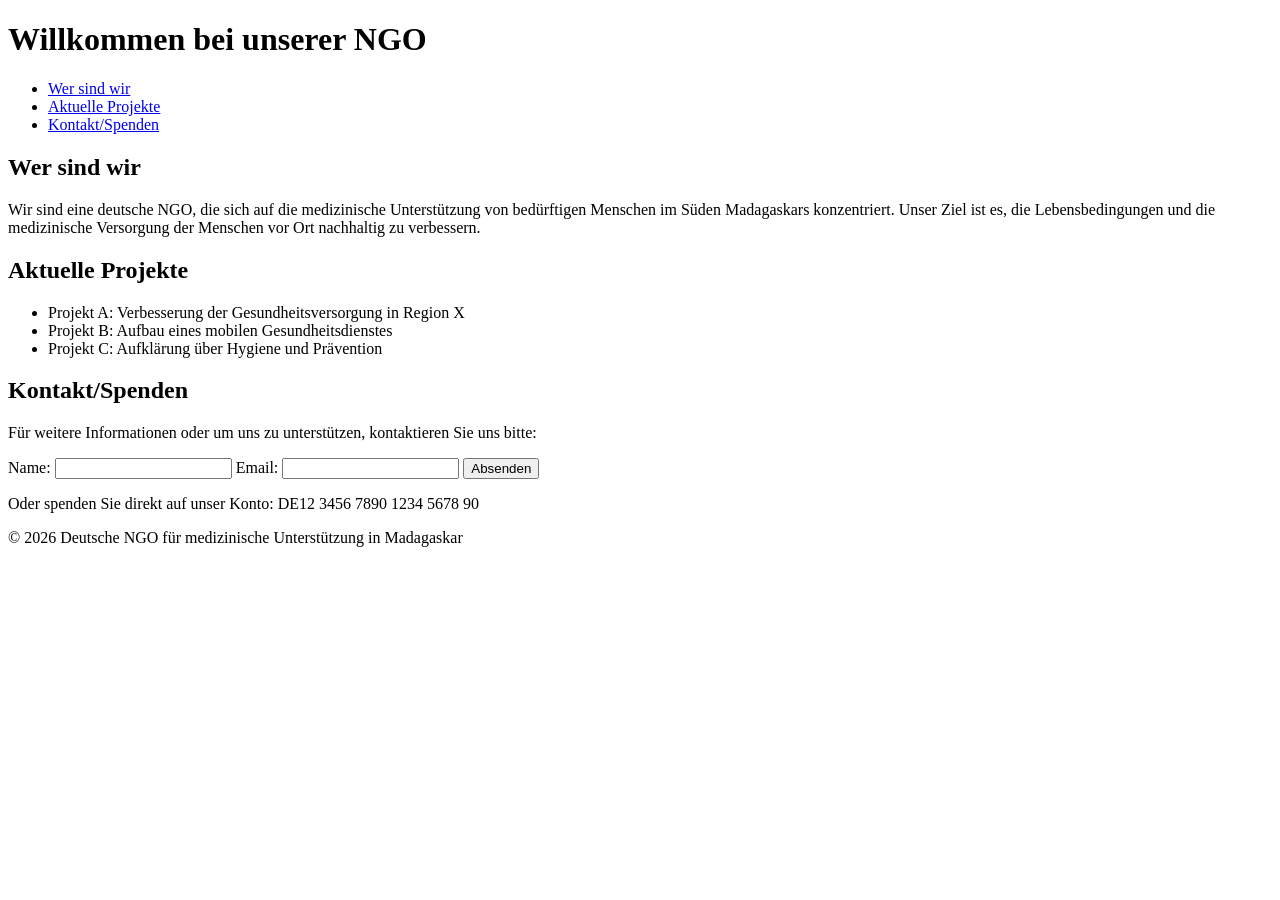
==== index.html @ 0ff4b326 "Add initial HTML structure for NGO website" ====
<!DOCTYPE html>
<html lang="de">
<head>
    <meta charset="UTF-8">
    <meta name="viewport" content="width=device-width, initial-scale=1.0">
    <title>Deutsche NGO für medizinische Unterstützung in Madagaskar</title>
    <link rel="stylesheet" href="styles.css">
</head>
<body>
    <header>
        <h1>Willkommen bei unserer NGO</h1>
        <nav>
            <ul>
                <li><a href="#wer-sind-wir">Wer sind wir</a></li>
                <li><a href="#aktuelle-projekte">Aktuelle Projekte</a></li>
                <li><a href="#kontakt">Kontakt/Spenden</a></li>
            </ul>
        </nav>
    </header>

    <section id="wer-sind-wir">
        <h2>Wer sind wir</h2>
        <p>Wir sind eine deutsche NGO, die sich auf die medizinische Unterstützung von bedürftigen Menschen im Süden Madagaskars konzentriert. Unser Ziel ist es, die Lebensbedingungen und die medizinische Versorgung der Menschen vor Ort nachhaltig zu verbessern.</p>
    </section>

    <section id="aktuelle-projekte">
        <h2>Aktuelle Projekte</h2>
        <ul>
            <li>Projekt A: Verbesserung der Gesundheitsversorgung in Region X</li>
            <li>Projekt B: Aufbau eines mobilen Gesundheitsdienstes</li>
            <li>Projekt C: Aufklärung über Hygiene und Prävention</li>
        </ul>
    </section>

    <section id="kontakt">
        <h2>Kontakt/Spenden</h2>
        <p>Für weitere Informationen oder um uns zu unterstützen, kontaktieren Sie uns bitte:</p>
        <form>
            <label for="name">Name:</label>
            <input type="text" id="name" name="name" required>
            <label for="email">Email:</label>
            <input type="email" id="email" name="email" required>
            <input type="submit" value="Absenden">
        </form>
        <p>Oder spenden Sie direkt auf unser Konto: DE12 3456 7890 1234 5678 90</p>
    </section>

    <footer>
        <p>&copy; 2026 Deutsche NGO für medizinische Unterstützung in Madagaskar</p>
    </footer>
</body>
</html>
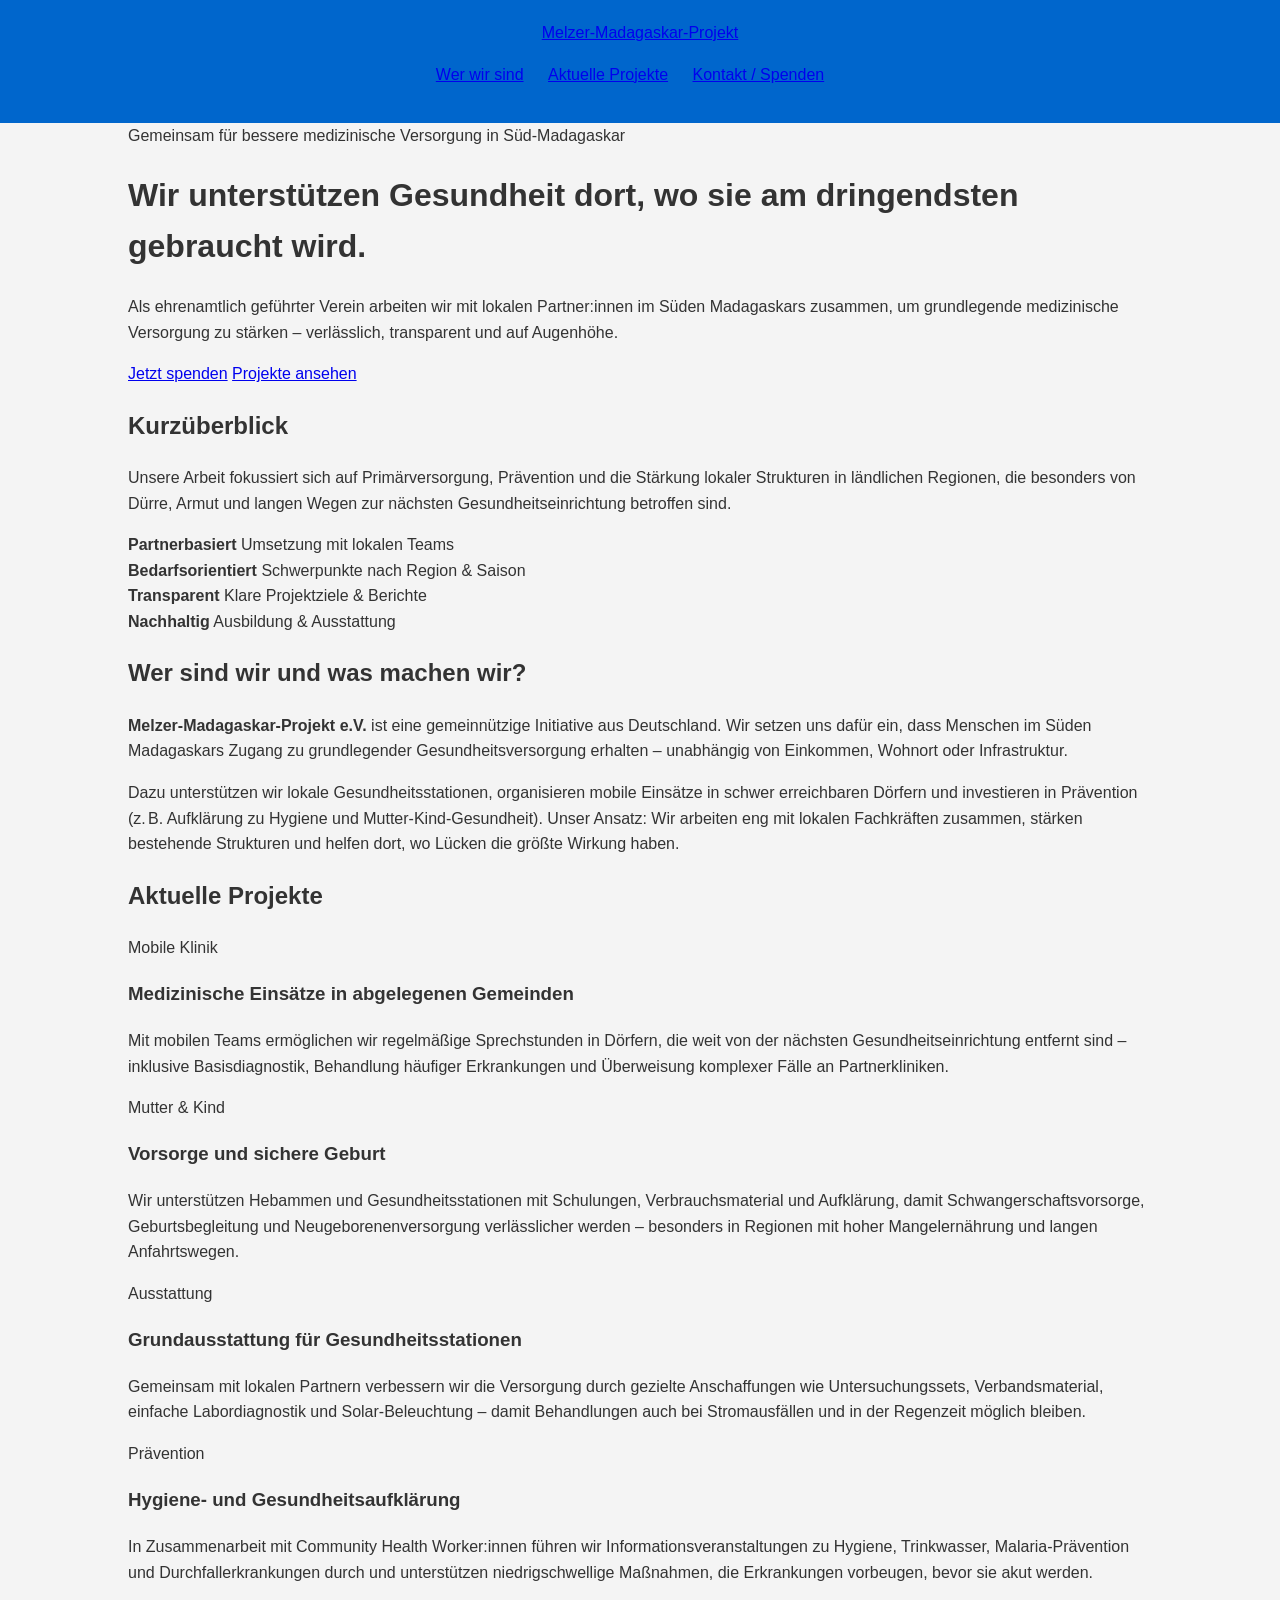
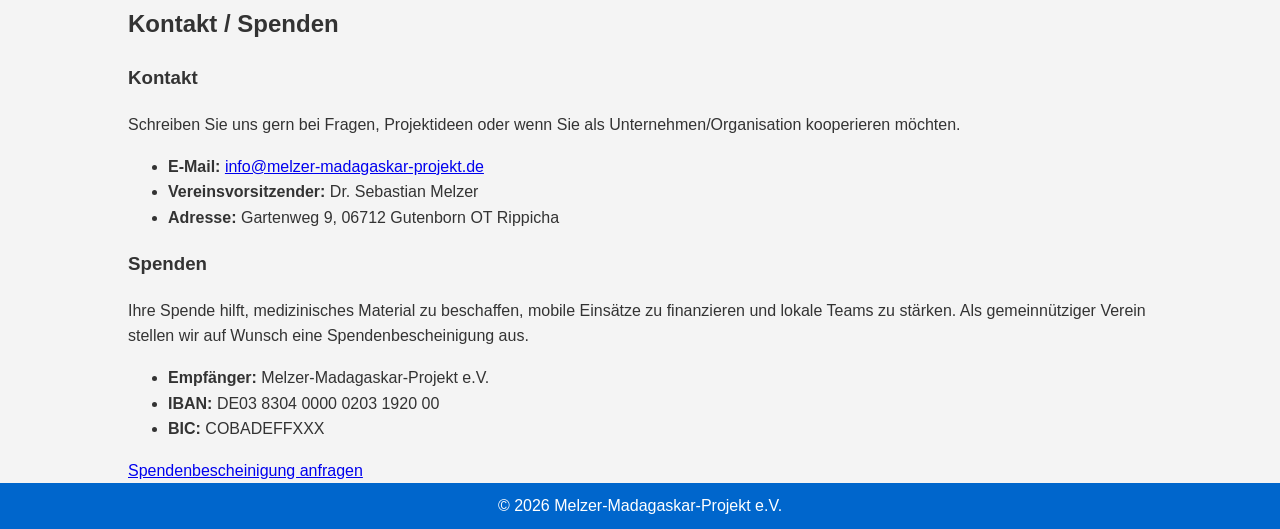
==== commit 067c399f: "Revise index.html for project branding and content" ====
--- a/index.html
+++ b/index.html
@@ -1,52 +1,174 @@
-<!DOCTYPE html>
+<!doctype html>
 <html lang="de">
 <head>
-    <meta charset="UTF-8">
-    <meta name="viewport" content="width=device-width, initial-scale=1.0">
-    <title>Deutsche NGO für medizinische Unterstützung in Madagaskar</title>
-    <link rel="stylesheet" href="styles.css">
+  <meta charset="utf-8" />
+  <meta name="viewport" content="width=device-width, initial-scale=1" />
+  <title>Melzer-Madagaskar-Projekt</title>
+  <meta name="description" content="Verein zur Unterstützung der medizinischen Versorgung in Süd-Madagaskar." />
+  <link rel="stylesheet" href="styles.css" />
 </head>
 <body>
-    <header>
-        <h1>Willkommen bei unserer NGO</h1>
-        <nav>
-            <ul>
-                <li><a href="#wer-sind-wir">Wer sind wir</a></li>
-                <li><a href="#aktuelle-projekte">Aktuelle Projekte</a></li>
-                <li><a href="#kontakt">Kontakt/Spenden</a></li>
-            </ul>
-        </nav>
-    </header>
+  <header>
+    <div class="nav">
+      <a class="brand" href="#top">
+        <span class="logo" aria-hidden="true"></span>
+        <span>Melzer-Madagaskar-Projekt</span>
+      </a>
+      <nav aria-label="Hauptnavigation">
+        <ul>
+          <li><a href="#wer-wir-sind">Wer wir sind</a></li>
+          <li><a href="#projekte">Aktuelle Projekte</a></li>
+          <li><a href="#kontakt-spenden">Kontakt / Spenden</a></li>
+        </ul>
+      </nav>
+    </div>
+  </header>
 
-    <section id="wer-sind-wir">
-        <h2>Wer sind wir</h2>
-        <p>Wir sind eine deutsche NGO, die sich auf die medizinische Unterstützung von bedürftigen Menschen im Süden Madagaskars konzentriert. Unser Ziel ist es, die Lebensbedingungen und die medizinische Versorgung der Menschen vor Ort nachhaltig zu verbessern.</p>
+  <main id="top" class="container">
+    <div class="hero">
+      <div class="panel">
+        <span class="badge">Gemeinsam für bessere medizinische Versorgung in Süd‑Madagaskar</span>
+        <h1>Wir unterstützen Gesundheit dort, wo sie am dringendsten gebraucht wird.</h1>
+        <p class="lead">
+          Als ehrenamtlich geführter Verein arbeiten wir mit lokalen Partner:innen im Süden Madagaskars zusammen,
+          um grundlegende medizinische Versorgung zu stärken – verlässlich, transparent und auf Augenhöhe.
+        </p>
+        <div class="ctaRow">
+          <a class="btn primary" href="#kontakt-spenden">Jetzt spenden</a>
+          <a class="btn" href="#projekte">Projekte ansehen</a>
+        </div>
+      </div>
+
+      <aside class="panel" aria-label="Kurzüberblick">
+        <h2>Kurzüberblick</h2>
+        <p>
+          Unsere Arbeit fokussiert sich auf Primärversorgung, Prävention und die Stärkung lokaler Strukturen
+          in ländlichen Regionen, die besonders von Dürre, Armut und langen Wegen zur nächsten Gesundheitseinrichtung
+          betroffen sind.
+        </p>
+        <div class="stats">
+          <div class="stat">
+            <strong>Partnerbasiert</strong>
+            <span class="small">Umsetzung mit lokalen Teams</span>
+          </div>
+          <div class="stat">
+            <strong>Bedarfsorientiert</strong>
+            <span class="small">Schwerpunkte nach Region & Saison</span>
+          </div>
+          <div class="stat">
+            <strong>Transparent</strong>
+            <span class="small">Klare Projektziele & Berichte</span>
+          </div>
+          <div class="stat">
+            <strong>Nachhaltig</strong>
+            <span class="small">Ausbildung & Ausstattung</span>
+          </div>
+        </div>
+      </aside>
+    </div>
+
+    <section id="wer-wir-sind" class="panel">
+      <h2>Wer sind wir und was machen wir?</h2>
+      <p>
+        <strong>Melzer-Madagaskar-Projekt e.V.</strong> ist eine gemeinnützige Initiative aus Deutschland.
+        Wir setzen uns dafür ein, dass Menschen im Süden Madagaskars Zugang zu grundlegender Gesundheitsversorgung erhalten –
+        unabhängig von Einkommen, Wohnort oder Infrastruktur.
+      </p>
+      <p>
+        Dazu unterstützen wir lokale Gesundheitsstationen, organisieren mobile Einsätze in schwer erreichbaren Dörfern
+        und investieren in Prävention (z. B. Aufklärung zu Hygiene und Mutter‑Kind‑Gesundheit). Unser Ansatz:
+        Wir arbeiten eng mit lokalen Fachkräften zusammen, stärken bestehende Strukturen und helfen dort, wo Lücken die größte
+        Wirkung haben.
+      </p>
     </section>
 
-    <section id="aktuelle-projekte">
-        <h2>Aktuelle Projekte</h2>
-        <ul>
-            <li>Projekt A: Verbesserung der Gesundheitsversorgung in Region X</li>
-            <li>Projekt B: Aufbau eines mobilen Gesundheitsdienstes</li>
-            <li>Projekt C: Aufklärung über Hygiene und Prävention</li>
-        </ul>
+    <section id="projekte" class="panel">
+      <h2>Aktuelle Projekte</h2>
+      <div class="grid" role="list">
+        <article class="card" role="listitem">
+          <div class="pill">Mobile Klinik</div>
+          <h3>Medizinische Einsätze in abgelegenen Gemeinden</h3>
+          <p>
+            Mit mobilen Teams ermöglichen wir regelmäßige Sprechstunden in Dörfern, die weit von der nächsten
+            Gesundheitseinrichtung entfernt sind – inklusive Basisdiagnostik, Behandlung häufiger Erkrankungen und
+            Überweisung komplexer Fälle an Partnerkliniken.
+          </p>
+        </article>
+
+        <article class="card" role="listitem">
+          <div class="pill">Mutter & Kind</div>
+          <h3>Vorsorge und sichere Geburt</h3>
+          <p>
+            Wir unterstützen Hebammen und Gesundheitsstationen mit Schulungen, Verbrauchsmaterial und Aufklärung,
+            damit Schwangerschaftsvorsorge, Geburtsbegleitung und Neugeborenenversorgung verlässlicher werden –
+            besonders in Regionen mit hoher Mangelernährung und langen Anfahrtswegen.
+          </p>
+        </article>
+
+        <article class="card" role="listitem">
+          <div class="pill">Ausstattung</div>
+          <h3>Grundausstattung für Gesundheitsstationen</h3>
+          <p>
+            Gemeinsam mit lokalen Partnern verbessern wir die Versorgung durch gezielte Anschaffungen wie
+            Untersuchungssets, Verbandsmaterial, einfache Labordiagnostik und Solar‑Beleuchtung – damit Behandlungen
+            auch bei Stromausfällen und in der Regenzeit möglich bleiben.
+          </p>
+        </article>
+
+        <article class="card" role="listitem">
+          <div class="pill">Prävention</div>
+          <h3>Hygiene- und Gesundheitsaufklärung</h3>
+          <p>
+            In Zusammenarbeit mit Community Health Worker:innen führen wir Informationsveranstaltungen zu Hygiene,
+            Trinkwasser, Malaria‑Prävention und Durchfallerkrankungen durch und unterstützen niedrigschwellige Maßnahmen,
+            die Erkrankungen vorbeugen, bevor sie akut werden.
+          </p>
+        </article>
+      </div>
     </section>
 
-    <section id="kontakt">
-        <h2>Kontakt/Spenden</h2>
-        <p>Für weitere Informationen oder um uns zu unterstützen, kontaktieren Sie uns bitte:</p>
-        <form>
-            <label for="name">Name:</label>
-            <input type="text" id="name" name="name" required>
-            <label for="email">Email:</label>
-            <input type="email" id="email" name="email" required>
-            <input type="submit" value="Absenden">
-        </form>
-        <p>Oder spenden Sie direkt auf unser Konto: DE12 3456 7890 1234 5678 90</p>
+    <section id="kontakt-spenden" class="panel">
+      <h2>Kontakt / Spenden</h2>
+      <div class="contact">
+        <div class="card">
+          <h3>Kontakt</h3>
+          <p>
+            Schreiben Sie uns gern bei Fragen, Projektideen oder wenn Sie als Unternehmen/Organisation kooperieren möchten.
+          </p>
+          <ul class="list">
+            <li><strong>E‑Mail:</strong> <a href="mailto:info@melzer-madagaskar-projekt.de">info@melzer-madagaskar-projekt.de</a></li>
+            <li><strong>Vereinsvorsitzender:</strong> Dr. Sebastian Melzer</li>
+            <li><strong>Adresse:</strong> Gartenweg 9, 06712 Gutenborn OT Rippicha</li>
+          </ul>
+        </div>
+
+        <div class="card">
+          <h3>Spenden</h3>
+          <p>
+            Ihre Spende hilft, medizinisches Material zu beschaffen, mobile Einsätze zu finanzieren und lokale Teams zu stärken.
+            Als gemeinnütziger Verein stellen wir auf Wunsch eine Spendenbescheinigung aus.
+          </p>
+          <ul class="list">
+            <li><strong>Empfänger:</strong> Melzer-Madagaskar-Projekt e.V.</li>
+            <li><strong>IBAN:</strong> DE03 8304 0000 0203 1920 00</li>
+            <li><strong>BIC:</strong> COBADEFFXXX</li>
+          </ul>
+          <div class="ctaRow">
+            <a class="btn primary" href="mailto:info@melzer-madagaskar-projekt.de?subject=Spendenbescheinigung%20anfragen">Spendenbescheinigung anfragen</a>
+          </div>
+        </div>
+      </div>
     </section>
+  </main>
 
-    <footer>
-        <p>&copy; 2026 Deutsche NGO für medizinische Unterstützung in Madagaskar</p>
-    </footer>
+  <footer>
+    <div class="small">
+      © <span id="year"></span> Melzer-Madagaskar-Projekt e.V.
+    </div>
+  </footer>
+
+  <script>
+    document.getElementById("year").textContent = new Date().getFullYear();
+  </script>
 </body>
 </html>
--- a/styles.css
+++ b/styles.css
@@ -0,0 +1,65 @@
+/* Global Styles */
+body {
+    font-family: Arial, sans-serif;
+    line-height: 1.6;
+    margin: 0;
+    padding: 0;
+    background-color: #f4f4f4;
+    color: #333;
+}
+
+/* Header */
+header {
+    background: #0066CC; /* Blue color for header */
+    color: #ffffff;
+    padding: 20px 0;
+    text-align: center;
+}
+
+/* Navigation */
+nav ul {
+    list-style: none;
+    padding: 0;
+}
+
+nav ul li {
+    display: inline;
+    margin-right: 20px;
+}
+
+/* Main Content */
+.container {
+    width: 80%;
+    margin: auto;
+    overflow: hidden;
+}
+
+/* Responsive Layout */
+@media (max-width: 768px) {
+    nav ul li {
+        display: block;
+        margin: 10px 0;
+    }
+}
+
+/* Buttons */
+.button {
+    display: inline-block;
+    font-size: 18px;
+    color: #fff;
+    background: #28A745; /* Green color for buttons */
+    padding: 10px 20px;
+    text-decoration: none;
+    border-radius: 5px;
+}
+
+/* Footer */
+footer {
+    background: #0066CC;
+    color: #fff;
+    text-align: center;
+    padding: 10px 0;
+    position: relative;
+    bottom: 0;
+    width: 100%;
+}
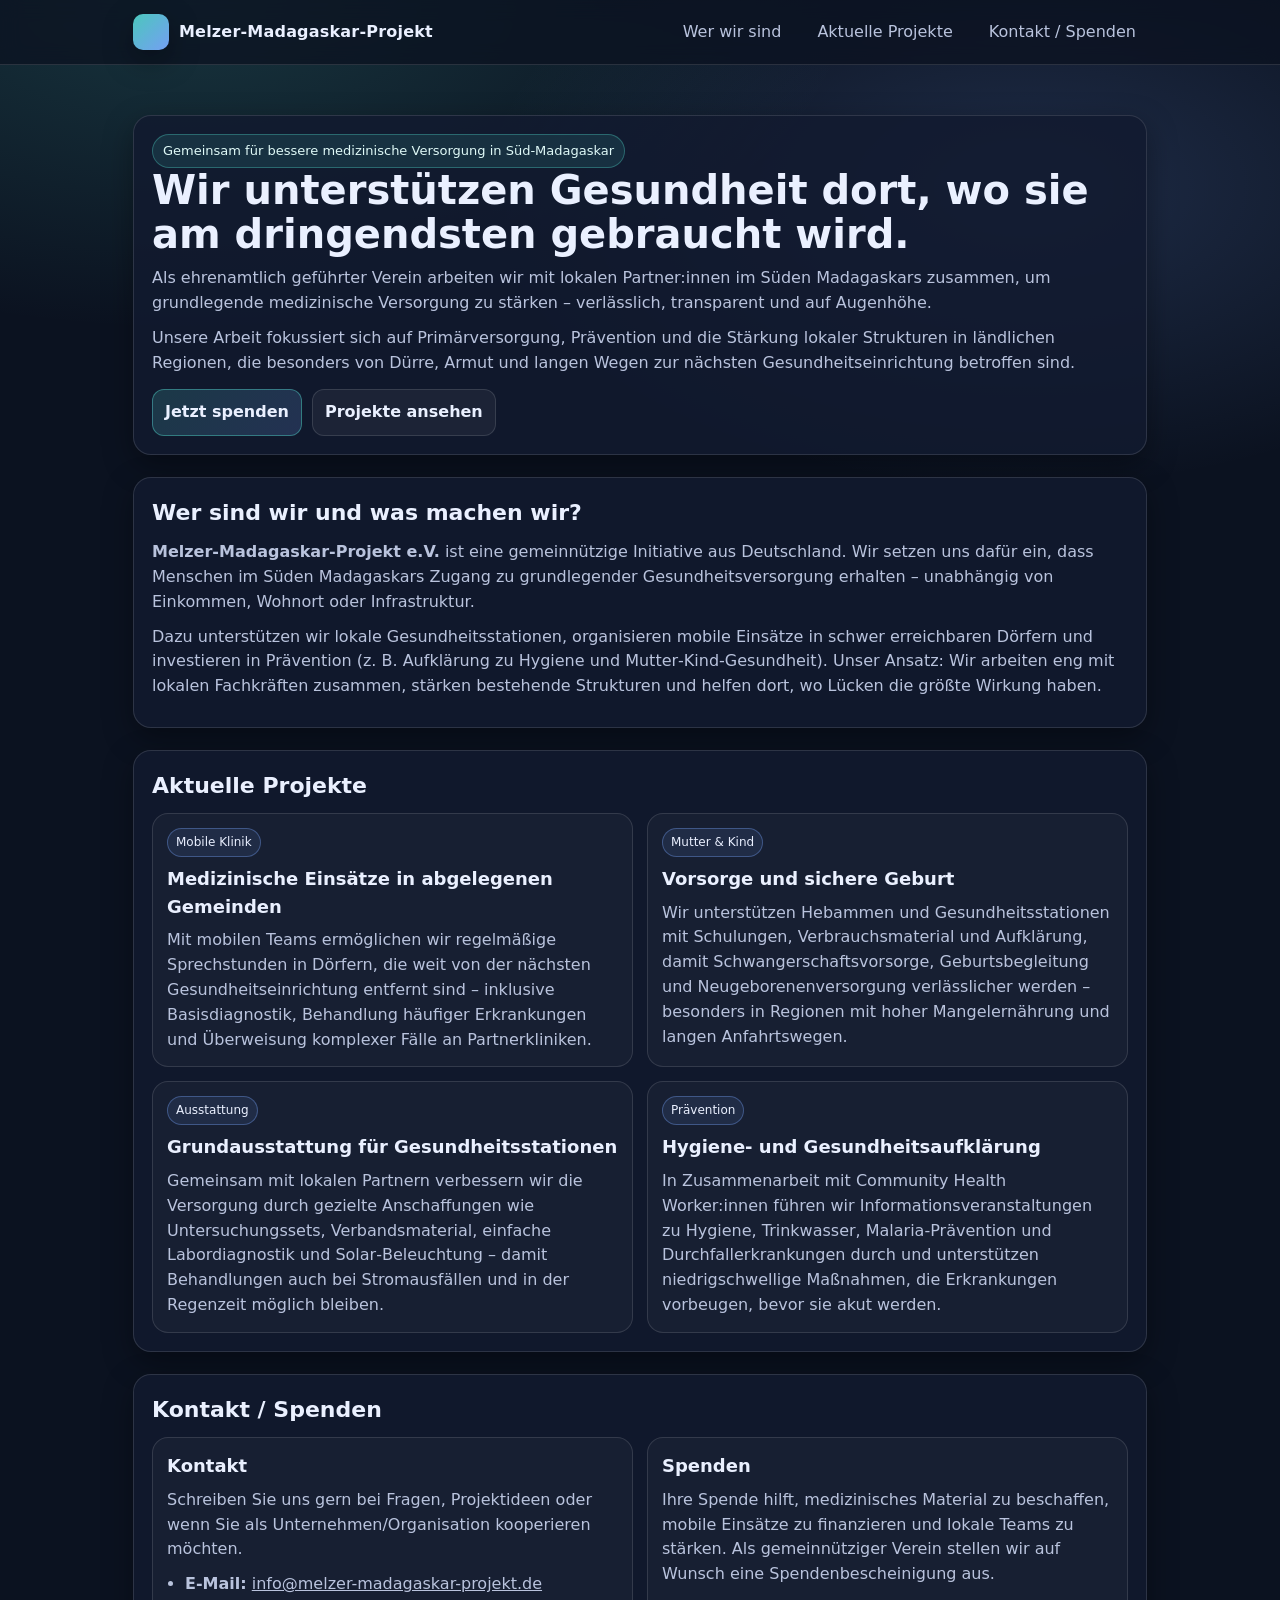
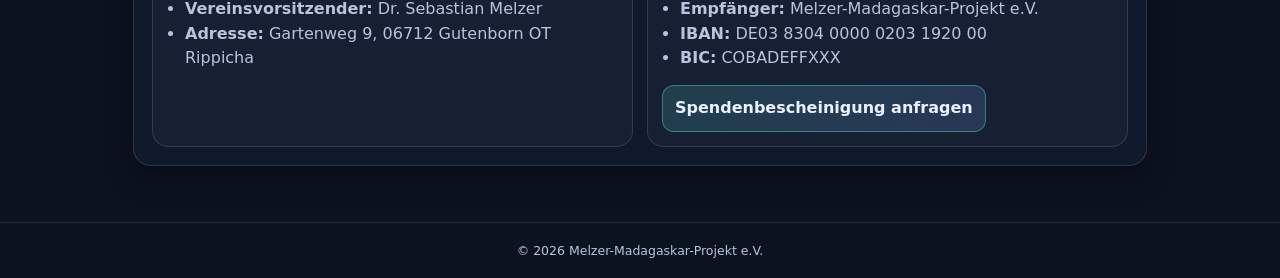
==== commit 53571fb9: "unify styling" ====
--- a/index.html
+++ b/index.html
@@ -25,47 +25,23 @@
   </header>
 
   <main id="top" class="container">
-    <div class="hero">
-      <div class="panel">
-        <span class="badge">Gemeinsam für bessere medizinische Versorgung in Süd‑Madagaskar</span>
-        <h1>Wir unterstützen Gesundheit dort, wo sie am dringendsten gebraucht wird.</h1>
-        <p class="lead">
-          Als ehrenamtlich geführter Verein arbeiten wir mit lokalen Partner:innen im Süden Madagaskars zusammen,
-          um grundlegende medizinische Versorgung zu stärken – verlässlich, transparent und auf Augenhöhe.
-        </p>
-        <div class="ctaRow">
-          <a class="btn primary" href="#kontakt-spenden">Jetzt spenden</a>
-          <a class="btn" href="#projekte">Projekte ansehen</a>
-        </div>
+    <section class="panel">
+      <span class="badge">Gemeinsam für bessere medizinische Versorgung in Süd‑Madagaskar</span>
+      <h1>Wir unterstützen Gesundheit dort, wo sie am dringendsten gebraucht wird.</h1>
+      <p>
+        Als ehrenamtlich geführter Verein arbeiten wir mit lokalen Partner:innen im Süden Madagaskars zusammen,
+        um grundlegende medizinische Versorgung zu stärken – verlässlich, transparent und auf Augenhöhe.
+      </p>
+      <p>
+        Unsere Arbeit fokussiert sich auf Primärversorgung, Prävention und die Stärkung lokaler Strukturen
+        in ländlichen Regionen, die besonders von Dürre, Armut und langen Wegen zur nächsten Gesundheitseinrichtung
+        betroffen sind.
+      </p>
+      <div class="ctaRow">
+        <a class="btn primary" href="#kontakt-spenden">Jetzt spenden</a>
+        <a class="btn" href="#projekte">Projekte ansehen</a>
       </div>
-
-      <aside class="panel" aria-label="Kurzüberblick">
-        <h2>Kurzüberblick</h2>
-        <p>
-          Unsere Arbeit fokussiert sich auf Primärversorgung, Prävention und die Stärkung lokaler Strukturen
-          in ländlichen Regionen, die besonders von Dürre, Armut und langen Wegen zur nächsten Gesundheitseinrichtung
-          betroffen sind.
-        </p>
-        <div class="stats">
-          <div class="stat">
-            <strong>Partnerbasiert</strong>
-            <span class="small">Umsetzung mit lokalen Teams</span>
-          </div>
-          <div class="stat">
-            <strong>Bedarfsorientiert</strong>
-            <span class="small">Schwerpunkte nach Region & Saison</span>
-          </div>
-          <div class="stat">
-            <strong>Transparent</strong>
-            <span class="small">Klare Projektziele & Berichte</span>
-          </div>
-          <div class="stat">
-            <strong>Nachhaltig</strong>
-            <span class="small">Ausbildung & Ausstattung</span>
-          </div>
-        </div>
-      </aside>
-    </div>
+    </section>
 
     <section id="wer-wir-sind" class="panel">
       <h2>Wer sind wir und was machen wir?</h2>
@@ -76,7 +52,7 @@
       </p>
       <p>
         Dazu unterstützen wir lokale Gesundheitsstationen, organisieren mobile Einsätze in schwer erreichbaren Dörfern
-        und investieren in Prävention (z. B. Aufklärung zu Hygiene und Mutter‑Kind‑Gesundheit). Unser Ansatz:
+        und investieren in Prävention (z. B. Aufklärung zu Hygiene und Mutter‑Kind‑Gesundheit). Unser Ansatz:
         Wir arbeiten eng mit lokalen Fachkräften zusammen, stärken bestehende Strukturen und helfen dort, wo Lücken die größte
         Wirkung haben.
       </p>
@@ -171,4 +147,4 @@
     document.getElementById("year").textContent = new Date().getFullYear();
   </script>
 </body>
-</html>
+</html>
--- a/styles.css
+++ b/styles.css
@@ -1,65 +1,199 @@
-/* Global Styles */
-body {
-    font-family: Arial, sans-serif;
-    line-height: 1.6;
-    margin: 0;
-    padding: 0;
-    background-color: #f4f4f4;
-    color: #333;
+:root{
+  --bg:#0b1220;
+  --card:#121b2f;
+  --text:#eaf0ff;
+  --muted:#b9c3dd;
+  --accent:#4fd1c5;
+  --accent2:#7aa7ff;
+  --border: rgba(255,255,255,.12);
+  --shadow: 0 10px 30px rgba(0,0,0,.35);
 }
 
-/* Header */
-header {
-    background: #0066CC; /* Blue color for header */
-    color: #ffffff;
-    padding: 20px 0;
-    text-align: center;
+*{ box-sizing:border-box; }
+
+body{
+  margin:0;
+  font-family: system-ui, -apple-system, Segoe UI, Roboto, Arial, sans-serif;
+  background: radial-gradient(1200px 600px at 15% 0%, rgba(79,209,197,.18), transparent 55%),
+              radial-gradient(900px 500px at 80% 10%, rgba(122,167,255,.18), transparent 60%),
+              var(--bg);
+  color: var(--text);
+  line-height: 1.55;
 }
 
-/* Navigation */
-nav ul {
-    list-style: none;
-    padding: 0;
+a{ color:inherit; }
+
+header{
+  position: sticky;
+  top:0;
+  backdrop-filter: blur(10px);
+  background: rgba(11,18,32,.75);
+  border-bottom: 1px solid var(--border);
+  z-index: 10;
 }
 
-nav ul li {
-    display: inline;
-    margin-right: 20px;
+.nav{
+  max-width: 1050px;
+  margin: 0 auto;
+  padding: 14px 18px;
+  display:flex;
+  align-items:center;
+  justify-content:space-between;
+  gap:16px;
 }
 
-/* Main Content */
-.container {
-    width: 80%;
-    margin: auto;
-    overflow: hidden;
+.brand{
+  display:flex;
+  align-items:center;
+  gap:10px;
+  text-decoration:none;
+  font-weight: 700;
+  letter-spacing:.2px;
+  white-space: nowrap;
 }
 
-/* Responsive Layout */
-@media (max-width: 768px) {
-    nav ul li {
-        display: block;
-        margin: 10px 0;
-    }
+.logo{
+  width:36px;
+  height:36px;
+  border-radius:10px;
+  background: linear-gradient(135deg, rgba(79,209,197,.95), rgba(122,167,255,.95));
+  box-shadow: var(--shadow);
 }
 
-/* Buttons */
-.button {
-    display: inline-block;
-    font-size: 18px;
-    color: #fff;
-    background: #28A745; /* Green color for buttons */
-    padding: 10px 20px;
-    text-decoration: none;
-    border-radius: 5px;
+nav ul{
+  list-style:none;
+  margin:0;
+  padding:0;
+  display:flex;
+  gap:14px;
+  flex-wrap: wrap;
+  justify-content:flex-end;
 }
 
-/* Footer */
-footer {
-    background: #0066CC;
-    color: #fff;
-    text-align: center;
-    padding: 10px 0;
-    position: relative;
-    bottom: 0;
-    width: 100%;
+nav a{
+  text-decoration:none;
+  color: var(--muted);
+  padding:8px 10px;
+  border-radius:10px;
+  border: 1px solid transparent;
 }
+
+nav a:hover{
+  color: var(--text);
+  border-color: var(--border);
+  background: rgba(255,255,255,.04);
+}
+
+.container{
+  max-width: 1050px;
+  margin: 0 auto;
+  padding: 28px 18px 56px;
+}
+
+.panel{
+  background: rgba(18,27,47,.85);
+  border: 1px solid var(--border);
+  border-radius: 18px;
+  box-shadow: var(--shadow);
+  padding: 18px;
+}
+
+h1{ margin:0 0 8px; font-size: clamp(28px, 3.3vw, 40px); line-height:1.1; }
+h2{ margin:0 0 10px; font-size: 22px; }
+h3{ margin:0 0 8px; font-size: 18px; }
+
+p{ margin: 10px 0; color: var(--muted); }
+
+.badge{
+  display:inline-flex;
+  gap:8px;
+  align-items:center;
+  font-size: 13px;
+  color: #dff9f7;
+  background: rgba(79,209,197,.12);
+  border: 1px solid rgba(79,209,197,.35);
+  padding: 6px 10px;
+  border-radius: 999px;
+}
+
+.ctaRow{
+  margin-top: 14px;
+  display:flex;
+  gap:10px;
+  flex-wrap: wrap;
+}
+
+.btn{
+  display:inline-block;
+  text-decoration:none;
+  font-weight: 650;
+  padding: 10px 12px;
+  border-radius: 12px;
+  border: 1px solid var(--border);
+  background: rgba(255,255,255,.05);
+  color: var(--text);
+}
+
+.btn.primary{
+  border-color: rgba(79,209,197,.45);
+  background: linear-gradient(135deg, rgba(79,209,197,.18), rgba(122,167,255,.18));
+}
+
+.btn:hover{ filter: brightness(1.06); }
+
+section{ margin-top: 22px; }
+
+.grid{
+  display:grid;
+  grid-template-columns: repeat(2, minmax(0, 1fr));
+  gap: 14px;
+  margin-top: 10px;
+}
+
+.card{
+  border: 1px solid var(--border);
+  background: rgba(255,255,255,.03);
+  border-radius: 16px;
+  padding: 14px;
+}
+
+.card p{ margin:0; color:var(--muted); }
+
+.pill{
+  display:inline-block;
+  font-size: 12px;
+  color: #eaf0ff;
+  border: 1px solid rgba(122,167,255,.35);
+  background: rgba(122,167,255,.10);
+  padding: 4px 8px;
+  border-radius: 999px;
+  margin-bottom: 8px;
+}
+
+.contact{
+  display:grid;
+  grid-template-columns: 1fr 1fr;
+  gap: 14px;
+  margin-top: 10px;
+}
+
+.list{
+  margin:10px 0 0;
+  padding-left: 18px;
+  color: var(--muted);
+}
+
+footer{
+  border-top: 1px solid var(--border);
+  padding: 18px;
+  color: var(--muted);
+  text-align:center;
+}
+
+.small{ font-size:12.5px; }
+
+@media (max-width: 860px){
+  .grid{ grid-template-columns: 1fr; }
+  .contact{ grid-template-columns: 1fr; }
+  nav ul{ gap: 6px; }
+}
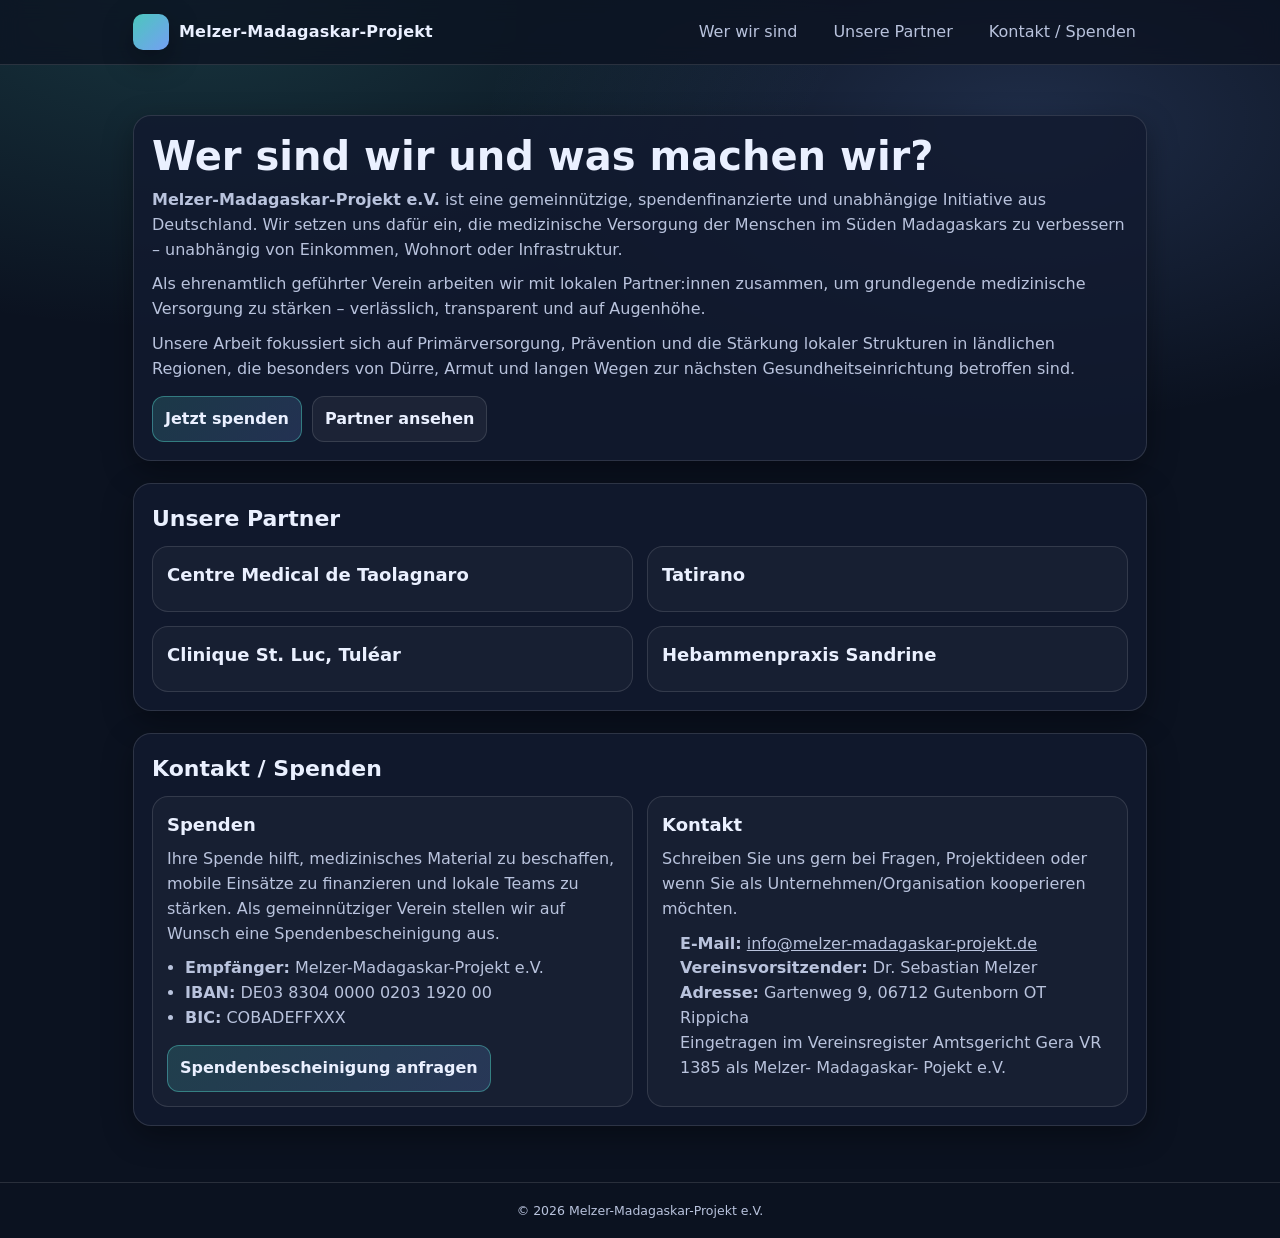
==== commit f3326b12: "clean up" ====
--- a/index.html
+++ b/index.html
@@ -17,7 +17,7 @@
       <nav aria-label="Hauptnavigation">
         <ul>
           <li><a href="#wer-wir-sind">Wer wir sind</a></li>
-          <li><a href="#projekte">Aktuelle Projekte</a></li>
+          <li><a href="#partner">Unsere Partner</a></li>
           <li><a href="#kontakt-spenden">Kontakt / Spenden</a></li>
         </ul>
       </nav>
@@ -26,10 +26,14 @@
 
   <main id="top" class="container">
     <section class="panel">
-      <span class="badge">Gemeinsam für bessere medizinische Versorgung in Süd‑Madagaskar</span>
-      <h1>Wir unterstützen Gesundheit dort, wo sie am dringendsten gebraucht wird.</h1>
+	  <h1>Wer sind wir und was machen wir?</h1>
       <p>
-        Als ehrenamtlich geführter Verein arbeiten wir mit lokalen Partner:innen im Süden Madagaskars zusammen,
+        <strong>Melzer-Madagaskar-Projekt e.V.</strong> ist eine gemeinnützige, spendenfinanzierte und unabhängige Initiative aus Deutschland.
+        Wir setzen uns dafür ein, die medizinische Versorgung der Menschen im Süden Madagaskars zu verbessern –
+        unabhängig von Einkommen, Wohnort oder Infrastruktur.
+      </p>
+      <p>
+        Als ehrenamtlich geführter Verein arbeiten wir mit lokalen Partner:innen zusammen,
         um grundlegende medizinische Versorgung zu stärken – verlässlich, transparent und auf Augenhöhe.
       </p>
       <p>
@@ -39,66 +43,27 @@
       </p>
       <div class="ctaRow">
         <a class="btn primary" href="#kontakt-spenden">Jetzt spenden</a>
-        <a class="btn" href="#projekte">Projekte ansehen</a>
+        <a class="btn" href="#partner">Partner ansehen</a>
       </div>
     </section>
 
-    <section id="wer-wir-sind" class="panel">
-      <h2>Wer sind wir und was machen wir?</h2>
-      <p>
-        <strong>Melzer-Madagaskar-Projekt e.V.</strong> ist eine gemeinnützige Initiative aus Deutschland.
-        Wir setzen uns dafür ein, dass Menschen im Süden Madagaskars Zugang zu grundlegender Gesundheitsversorgung erhalten –
-        unabhängig von Einkommen, Wohnort oder Infrastruktur.
-      </p>
-      <p>
-        Dazu unterstützen wir lokale Gesundheitsstationen, organisieren mobile Einsätze in schwer erreichbaren Dörfern
-        und investieren in Prävention (z. B. Aufklärung zu Hygiene und Mutter‑Kind‑Gesundheit). Unser Ansatz:
-        Wir arbeiten eng mit lokalen Fachkräften zusammen, stärken bestehende Strukturen und helfen dort, wo Lücken die größte
-        Wirkung haben.
-      </p>
-    </section>
-
-    <section id="projekte" class="panel">
-      <h2>Aktuelle Projekte</h2>
+    <section id="partner" class="panel">
+      <h2>Unsere Partner</h2>
       <div class="grid" role="list">
         <article class="card" role="listitem">
-          <div class="pill">Mobile Klinik</div>
-          <h3>Medizinische Einsätze in abgelegenen Gemeinden</h3>
-          <p>
-            Mit mobilen Teams ermöglichen wir regelmäßige Sprechstunden in Dörfern, die weit von der nächsten
-            Gesundheitseinrichtung entfernt sind – inklusive Basisdiagnostik, Behandlung häufiger Erkrankungen und
-            Überweisung komplexer Fälle an Partnerkliniken.
-          </p>
+          <h3>Centre Medical de Taolagnaro</h3>
         </article>
 
         <article class="card" role="listitem">
-          <div class="pill">Mutter & Kind</div>
-          <h3>Vorsorge und sichere Geburt</h3>
-          <p>
-            Wir unterstützen Hebammen und Gesundheitsstationen mit Schulungen, Verbrauchsmaterial und Aufklärung,
-            damit Schwangerschaftsvorsorge, Geburtsbegleitung und Neugeborenenversorgung verlässlicher werden –
-            besonders in Regionen mit hoher Mangelernährung und langen Anfahrtswegen.
-          </p>
+          <h3>Tatirano</h3>
         </article>
 
         <article class="card" role="listitem">
-          <div class="pill">Ausstattung</div>
-          <h3>Grundausstattung für Gesundheitsstationen</h3>
-          <p>
-            Gemeinsam mit lokalen Partnern verbessern wir die Versorgung durch gezielte Anschaffungen wie
-            Untersuchungssets, Verbandsmaterial, einfache Labordiagnostik und Solar‑Beleuchtung – damit Behandlungen
-            auch bei Stromausfällen und in der Regenzeit möglich bleiben.
-          </p>
+          <h3>Clinique St. Luc, Tuléar</h3>
         </article>
 
         <article class="card" role="listitem">
-          <div class="pill">Prävention</div>
-          <h3>Hygiene- und Gesundheitsaufklärung</h3>
-          <p>
-            In Zusammenarbeit mit Community Health Worker:innen führen wir Informationsveranstaltungen zu Hygiene,
-            Trinkwasser, Malaria‑Prävention und Durchfallerkrankungen durch und unterstützen niedrigschwellige Maßnahmen,
-            die Erkrankungen vorbeugen, bevor sie akut werden.
-          </p>
+          <h3>Hebammenpraxis Sandrine</h3>
         </article>
       </div>
     </section>
@@ -106,18 +71,6 @@
     <section id="kontakt-spenden" class="panel">
       <h2>Kontakt / Spenden</h2>
       <div class="contact">
-        <div class="card">
-          <h3>Kontakt</h3>
-          <p>
-            Schreiben Sie uns gern bei Fragen, Projektideen oder wenn Sie als Unternehmen/Organisation kooperieren möchten.
-          </p>
-          <ul class="list">
-            <li><strong>E‑Mail:</strong> <a href="mailto:info@melzer-madagaskar-projekt.de">info@melzer-madagaskar-projekt.de</a></li>
-            <li><strong>Vereinsvorsitzender:</strong> Dr. Sebastian Melzer</li>
-            <li><strong>Adresse:</strong> Gartenweg 9, 06712 Gutenborn OT Rippicha</li>
-          </ul>
-        </div>
-
         <div class="card">
           <h3>Spenden</h3>
           <p>
@@ -132,6 +85,17 @@
           <div class="ctaRow">
             <a class="btn primary" href="mailto:info@melzer-madagaskar-projekt.de?subject=Spendenbescheinigung%20anfragen">Spendenbescheinigung anfragen</a>
           </div>
+        </div>
+        <div class="card">
+          <h3>Kontakt</h3>
+          <p>
+            Schreiben Sie uns gern bei Fragen, Projektideen oder wenn Sie als Unternehmen/Organisation kooperieren möchten.
+          </p>
+		  <ul class="list" />
+		  <p><strong>E‑Mail:</strong> <a href="mailto:info@melzer-madagaskar-projekt.de">info@melzer-madagaskar-projekt.de</a></p>
+		  <p><strong>Vereinsvorsitzender:</strong> Dr. Sebastian Melzer</p>
+		  <p><strong>Adresse:</strong> Gartenweg 9, 06712 Gutenborn OT Rippicha</p>
+		  <p>Eingetragen im Vereinsregister Amtsgericht Gera VR 1385 als Melzer- Madagaskar- Pojekt e.V.</p>
         </div>
       </div>
     </section>
--- a/styles.css
+++ b/styles.css
@@ -104,18 +104,6 @@
 
 p{ margin: 10px 0; color: var(--muted); }
 
-.badge{
-  display:inline-flex;
-  gap:8px;
-  align-items:center;
-  font-size: 13px;
-  color: #dff9f7;
-  background: rgba(79,209,197,.12);
-  border: 1px solid rgba(79,209,197,.35);
-  padding: 6px 10px;
-  border-radius: 999px;
-}
-
 .ctaRow{
   margin-top: 14px;
   display:flex;
@@ -159,17 +147,6 @@
 
 .card p{ margin:0; color:var(--muted); }
 
-.pill{
-  display:inline-block;
-  font-size: 12px;
-  color: #eaf0ff;
-  border: 1px solid rgba(122,167,255,.35);
-  background: rgba(122,167,255,.10);
-  padding: 4px 8px;
-  border-radius: 999px;
-  margin-bottom: 8px;
-}
-
 .contact{
   display:grid;
   grid-template-columns: 1fr 1fr;
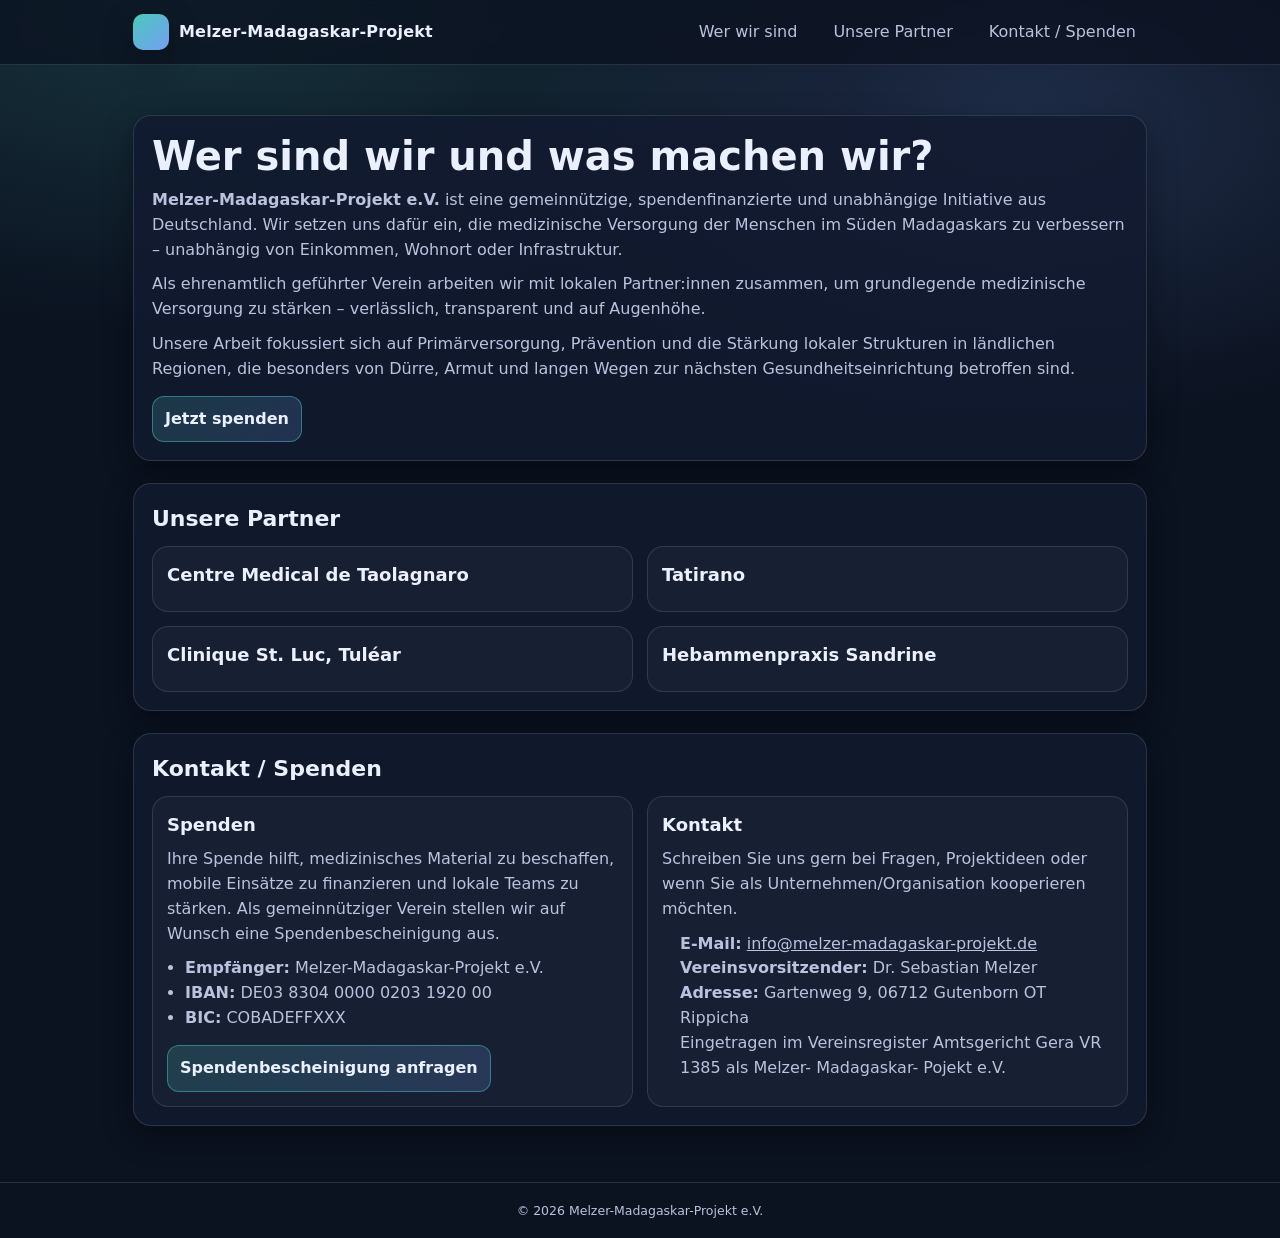
==== commit 912a0bd6: "remove useless link" ====
--- a/index.html
+++ b/index.html
@@ -43,7 +43,6 @@
       </p>
       <div class="ctaRow">
         <a class="btn primary" href="#kontakt-spenden">Jetzt spenden</a>
-        <a class="btn" href="#partner">Partner ansehen</a>
       </div>
     </section>
 
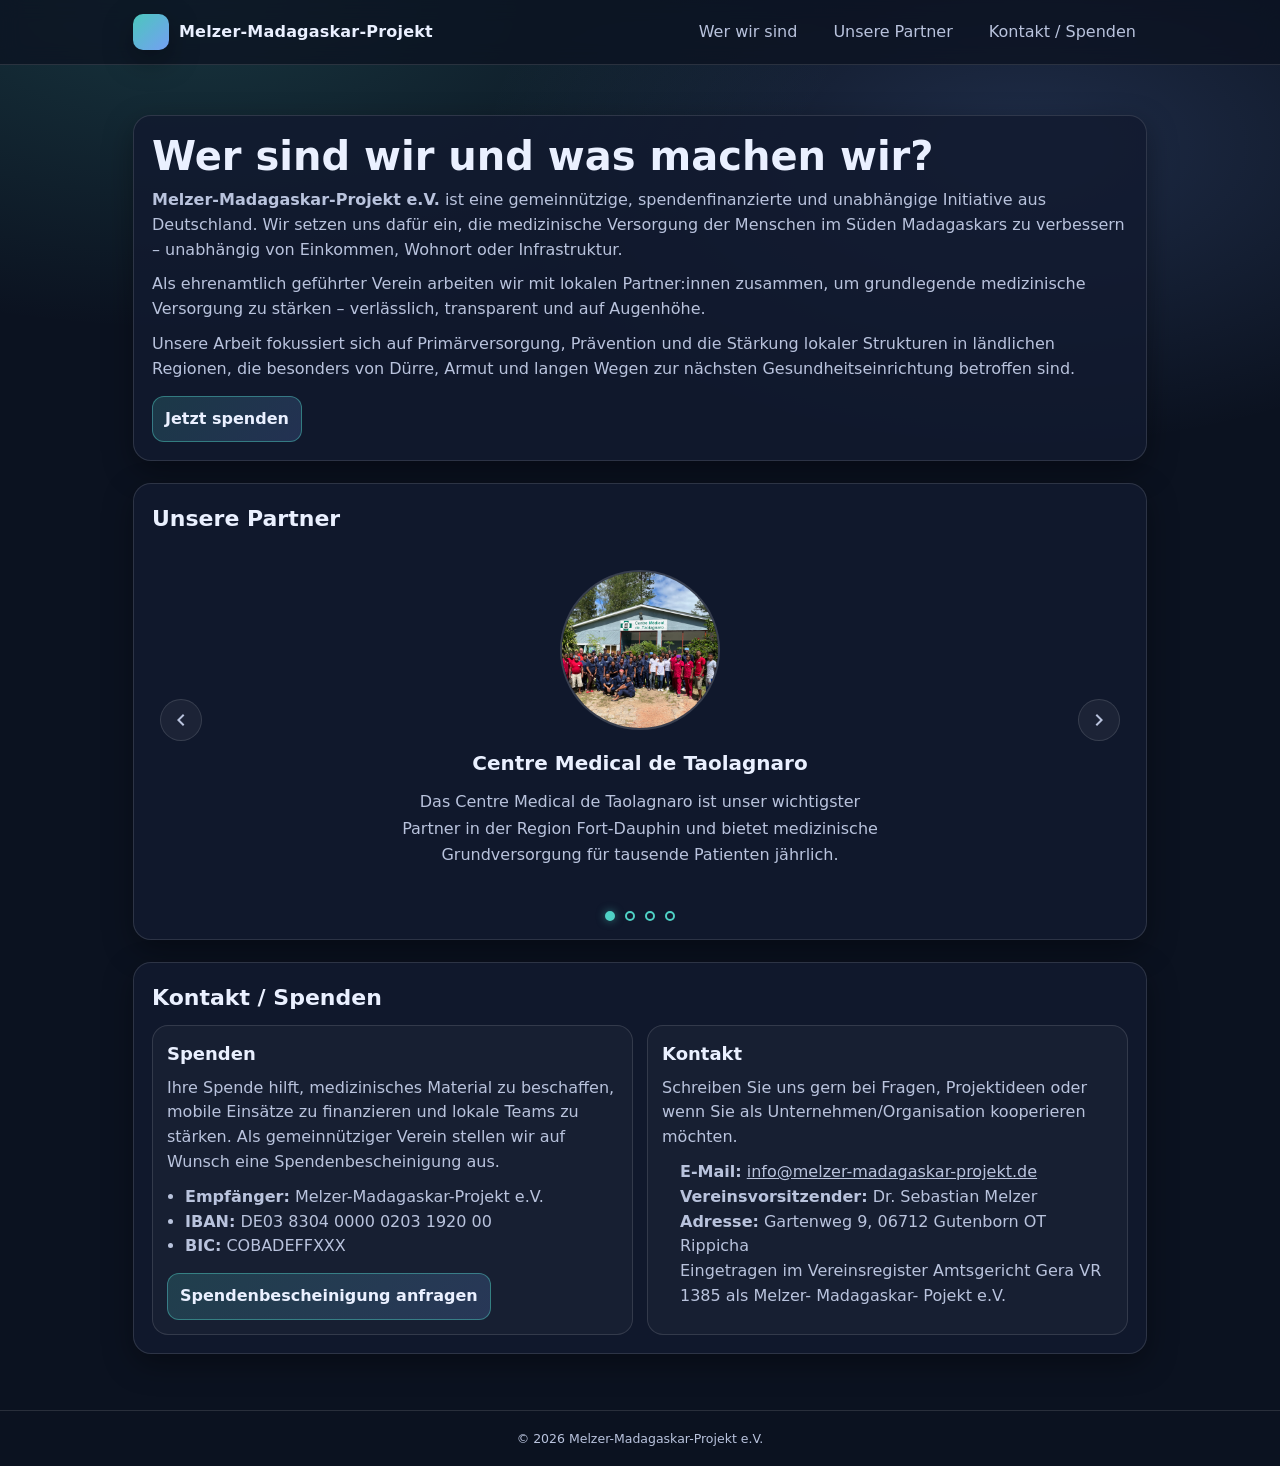
==== commit 12480812: "add slideshow for partners" ====
--- a/index.html
+++ b/index.html
@@ -5,7 +5,7 @@
   <meta name="viewport" content="width=device-width, initial-scale=1" />
   <title>Melzer-Madagaskar-Projekt</title>
   <meta name="description" content="Verein zur Unterstützung der medizinischen Versorgung in Süd-Madagaskar." />
-  <link rel="stylesheet" href="styles.css" />
+  <link rel="stylesheet" href="css/styles.css">
 </head>
 <body>
   <header>
@@ -46,26 +46,64 @@
       </div>
     </section>
 
-    <section id="partner" class="panel">
-      <h2>Unsere Partner</h2>
-      <div class="grid" role="list">
-        <article class="card" role="listitem">
-          <h3>Centre Medical de Taolagnaro</h3>
-        </article>
+	<section id="partner" class="panel">
+	  <h2>Unsere Partner</h2>
+	  
+	  <div class="slideshow-container">
+		<!-- Partner Slides -->
+		<article class="partner-slide active" data-index="0">
+		  <div class="partner-image">
+			<img src="images/cmdt_group_picture_2023-scaled.jpeg" alt="Centre Medical de Taolagnaro">
+		  </div>
+		  <h3>Centre Medical de Taolagnaro</h3>
+		  <p class="partner-description">Das Centre Medical de Taolagnaro ist unser wichtigster Partner in der Region Fort-Dauphin und bietet medizinische Grundversorgung für tausende Patienten jährlich.</p>
+		</article>
 
-        <article class="card" role="listitem">
-          <h3>Tatirano</h3>
-        </article>
+		<article class="partner-slide" data-index="1">
+		  <div class="partner-image">
+			<img src="images/tatirano_group_picture_2023-scaled.jpeg" alt="Tatirano">
+		  </div>
+		  <h3>Tatirano</h3>
+		  <p class="partner-description">Tatirano hat sich dem Ziel verschieben, allen Menschen in Madagaskar einen langfristigen Zugang zu sauberem Wasser zu gewährleisten.</p>
+		</article>
 
-        <article class="card" role="listitem">
-          <h3>Clinique St. Luc, Tuléar</h3>
-        </article>
+		<article class="partner-slide" data-index="2">
+		  <div class="partner-image">
+			<img src="images/stluc_2004.jpg" alt="Clinique St. Luc">
+		  </div>
+		  <h3>Clinique St. Luc, Tuléar</h3>
+		  <p class="partner-description">Die Clinique St. Luc in Tuléar ist seit 2001 unser erster Partner in Madagaskar.</p>
+		</article>
 
-        <article class="card" role="listitem">
-          <h3>Hebammenpraxis Sandrine</h3>
-        </article>
-      </div>
-    </section>
+		<article class="partner-slide" data-index="3">
+		  <div class="partner-image">
+			<img src="images/sandrine_2025.jpg" alt="Hebammenpraxis Sandrine">
+		  </div>
+		  <h3>Hebammenpraxis Sandrine</h3>
+		  <p class="partner-description">Die Hebammenpraxis Sandrine in Tuléar unterstützt werdende Mütter mit professioneller Betreuung vor, während und nach der Geburt.</p>
+		</article>
+
+		<!-- Navigation Arrows -->
+		<button class="slide-nav prev" aria-label="Vorheriger Partner">
+		  <svg viewBox="0 0 24 24" width="24" height="24">
+			<path fill="currentColor" d="M15.41 7.41L14 6l-6 6 6 6 1.41-1.41L10.83 12z"/>
+		  </svg>
+		</button>
+		<button class="slide-nav next" aria-label="Nächster Partner">
+		  <svg viewBox="0 0 24 24" width="24" height="24">
+			<path fill="currentColor" d="M8.59 16.59L10 18l6-6-6-6-1.41 1.41L13.17 12z"/>
+		  </svg>
+		</button>
+	  </div>
+
+	  <!-- Dot Navigation -->
+	  <div class="slide-dots" role="tablist" aria-label="Partner Navigation">
+		<button class="dot active" data-index="0" role="tab" aria-selected="true" aria-label="Partner 1 von 4"></button>
+		<button class="dot" data-index="1" role="tab" aria-selected="false" aria-label="Partner 2 von 4"></button>
+		<button class="dot" data-index="2" role="tab" aria-selected="false" aria-label="Partner 3 von 4"></button>
+		<button class="dot" data-index="3" role="tab" aria-selected="false" aria-label="Partner 4 von 4"></button>
+	  </div>
+	</section>
 
     <section id="kontakt-spenden" class="panel">
       <h2>Kontakt / Spenden</h2>
@@ -109,5 +147,7 @@
   <script>
     document.getElementById("year").textContent = new Date().getFullYear();
   </script>
+  
+  <script src="js/slideshow.js"></script>
 </body>
 </html>
--- a/css/styles.css
+++ b/css/styles.css
@@ -0,0 +1,352 @@
+:root{
+  --bg:#0b1220;
+  --card:#121b2f;
+  --text:#eaf0ff;
+  --muted:#b9c3dd;
+  --accent:#4fd1c5;
+  --accent2:#7aa7ff;
+  --border: rgba(255,255,255,.12);
+  --shadow: 0 10px 30px rgba(0,0,0,.35);
+}
+
+*{ box-sizing:border-box; }
+
+body{
+  margin:0;
+  font-family: system-ui, -apple-system, Segoe UI, Roboto, Arial, sans-serif;
+  background: radial-gradient(1200px 600px at 15% 0%, rgba(79,209,197,.18), transparent 55%),
+              radial-gradient(900px 500px at 80% 10%, rgba(122,167,255,.18), transparent 60%),
+              var(--bg);
+  color: var(--text);
+  line-height: 1.55;
+}
+
+a{ color:inherit; }
+
+header{
+  position: sticky;
+  top:0;
+  backdrop-filter: blur(10px);
+  background: rgba(11,18,32,.75);
+  border-bottom: 1px solid var(--border);
+  z-index: 10;
+}
+
+.nav{
+  max-width: 1050px;
+  margin: 0 auto;
+  padding: 14px 18px;
+  display:flex;
+  align-items:center;
+  justify-content:space-between;
+  gap:16px;
+}
+
+.brand{
+  display:flex;
+  align-items:center;
+  gap:10px;
+  text-decoration:none;
+  font-weight: 700;
+  letter-spacing:.2px;
+  white-space: nowrap;
+}
+
+.logo{
+  width:36px;
+  height:36px;
+  border-radius:10px;
+  background: linear-gradient(135deg, rgba(79,209,197,.95), rgba(122,167,255,.95));
+  box-shadow: var(--shadow);
+}
+
+nav ul{
+  list-style:none;
+  margin:0;
+  padding:0;
+  display:flex;
+  gap:14px;
+  flex-wrap: wrap;
+  justify-content:flex-end;
+}
+
+nav a{
+  text-decoration:none;
+  color: var(--muted);
+  padding:8px 10px;
+  border-radius:10px;
+  border: 1px solid transparent;
+}
+
+nav a:hover{
+  color: var(--text);
+  border-color: var(--border);
+  background: rgba(255,255,255,.04);
+}
+
+.container{
+  max-width: 1050px;
+  margin: 0 auto;
+  padding: 28px 18px 56px;
+}
+
+.panel{
+  background: rgba(18,27,47,.85);
+  border: 1px solid var(--border);
+  border-radius: 18px;
+  box-shadow: var(--shadow);
+  padding: 18px;
+}
+
+h1{ margin:0 0 8px; font-size: clamp(28px, 3.3vw, 40px); line-height:1.1; }
+h2{ margin:0 0 10px; font-size: 22px; }
+h3{ margin:0 0 8px; font-size: 18px; }
+
+p{ margin: 10px 0; color: var(--muted); }
+
+.ctaRow{
+  margin-top: 14px;
+  display:flex;
+  gap:10px;
+  flex-wrap: wrap;
+}
+
+.btn{
+  display:inline-block;
+  text-decoration:none;
+  font-weight: 650;
+  padding: 10px 12px;
+  border-radius: 12px;
+  border: 1px solid var(--border);
+  background: rgba(255,255,255,.05);
+  color: var(--text);
+}
+
+.btn.primary{
+  border-color: rgba(79,209,197,.45);
+  background: linear-gradient(135deg, rgba(79,209,197,.18), rgba(122,167,255,.18));
+}
+
+.btn:hover{ filter: brightness(1.06); }
+
+section{ margin-top: 22px; }
+
+.grid{
+  display:grid;
+  grid-template-columns: repeat(2, minmax(0, 1fr));
+  gap: 14px;
+  margin-top: 10px;
+}
+
+.card{
+  border: 1px solid var(--border);
+  background: rgba(255,255,255,.03);
+  border-radius: 16px;
+  padding: 14px;
+}
+
+.card p{ margin:0; color:var(--muted); }
+
+.contact{
+  display:grid;
+  grid-template-columns: 1fr 1fr;
+  gap: 14px;
+  margin-top: 10px;
+}
+
+.list{
+  margin:10px 0 0;
+  padding-left: 18px;
+  color: var(--muted);
+}
+
+footer{
+  border-top: 1px solid var(--border);
+  padding: 18px;
+  color: var(--muted);
+  text-align:center;
+}
+
+.small{ font-size:12.5px; }
+
+/* ===================
+   Partner Slideshow
+   =================== */
+
+.slideshow-container{
+  position: relative;
+  margin-top: 10px;
+  overflow: hidden;
+}
+
+.partner-slide{
+  display: none;
+  padding: 24px 48px;
+  text-align: center;
+  animation: slideIn 0.4s ease-out;
+}
+
+.partner-slide.active{
+  display: block;
+}
+
+@keyframes slideIn{
+  from{
+    opacity: 0;
+    transform: translateX(30px);
+  }
+  to{
+    opacity: 1;
+    transform: translateX(0);
+  }
+}
+
+.partner-image{
+  width: 160px;
+  height: 160px;
+  margin: 0 auto 18px;
+  border-radius: 50%;
+  overflow: hidden;
+  background: rgba(255,255,255,.05);
+  border: 2px solid var(--border);
+  display: flex;
+  align-items: center;
+  justify-content: center;
+}
+
+.partner-image img{
+  width: 100%;
+  height: 100%;
+  object-fit: cover;
+}
+
+.partner-slide h3{
+  color: var(--text);
+  margin-bottom: 10px;
+  font-size: 20px;
+}
+
+.partner-description{
+  color: var(--muted);
+  line-height: 1.65;
+  max-width: 500px;
+  margin: 0 auto;
+}
+
+/* Slideshow Navigation Arrows */
+.slide-nav{
+  position: absolute;
+  top: 50%;
+  transform: translateY(-50%);
+  background: rgba(255,255,255,.05);
+  border: 1px solid var(--border);
+  width: 42px;
+  height: 42px;
+  border-radius: 50%;
+  cursor: pointer;
+  display: flex;
+  align-items: center;
+  justify-content: center;
+  color: var(--muted);
+  transition: all 0.25s ease;
+}
+
+.slide-nav:hover{
+  background: rgba(79,209,197,.15);
+  border-color: rgba(79,209,197,.4);
+  color: var(--accent);
+}
+
+.slide-nav.prev{
+  left: 8px;
+}
+
+.slide-nav.next{
+  right: 8px;
+}
+
+/* Slideshow Dot Navigation */
+.slide-dots{
+  display: flex;
+  justify-content: center;
+  gap: 10px;
+  margin-top: 18px;
+}
+
+.dot{
+  width: 10px;
+  height: 10px;
+  border-radius: 50%;
+  border: 2px solid var(--accent);
+  background: transparent;
+  cursor: pointer;
+  padding: 0;
+  transition: all 0.25s ease;
+}
+
+.dot:hover{
+  background: rgba(79,209,197,.4);
+}
+
+.dot.active{
+  background: var(--accent);
+  box-shadow: 0 0 8px rgba(79,209,197,.5);
+}
+
+/* Slideshow Progress Bar */
+.slideshow-container::after{
+  content: '';
+  position: absolute;
+  bottom: 0;
+  left: 0;
+  height: 2px;
+  background: linear-gradient(90deg, var(--accent), var(--accent2));
+  animation: progress 15s linear infinite;
+}
+
+.slideshow-container:hover::after{
+  animation-play-state: paused;
+}
+
+@keyframes progress{
+  from{ width: 0%; }
+  to{ width: 100%; }
+}
+
+/* ===================
+   Responsive
+   =================== */
+
+@media (max-width: 860px){
+  .grid{ grid-template-columns: 1fr; }
+  .contact{ grid-template-columns: 1fr; }
+  nav ul{ gap: 6px; }
+}
+
+@media (max-width: 600px){
+  .partner-slide{
+    padding: 18px 40px;
+  }
+  
+  .partner-image{
+    width: 120px;
+    height: 120px;
+  }
+  
+  .slide-nav{
+    width: 36px;
+    height: 36px;
+  }
+  
+  .slide-nav.prev{
+    left: 4px;
+  }
+  
+  .slide-nav.next{
+    right: 4px;
+  }
+  
+  .partner-slide h3{
+    font-size: 18px;
+  }
+}
